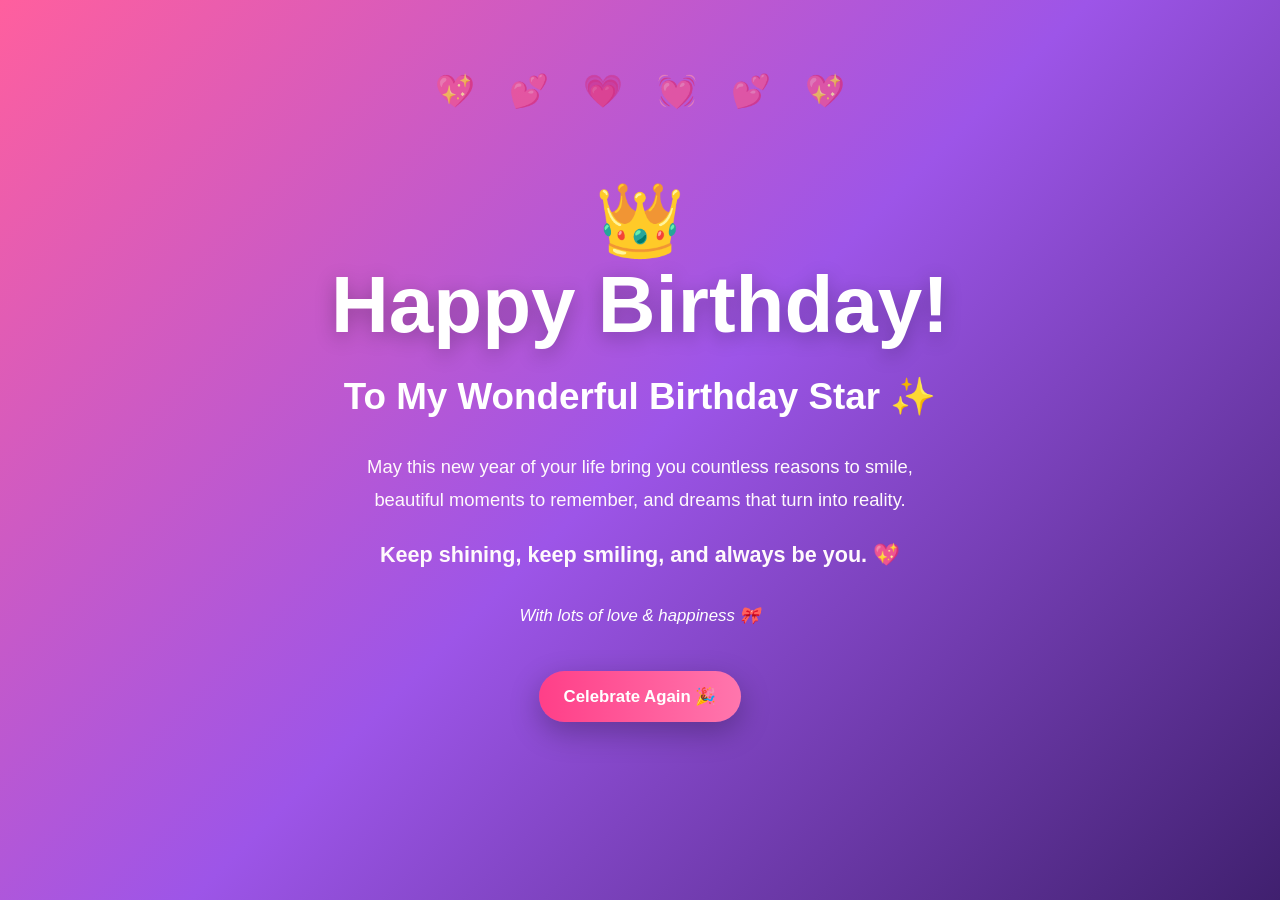
==== page5.html @ aee921e8 "Add files via upload" ====
<!DOCTYPE html>
<html lang="en">
<head>
    <meta charset="UTF-8">
    <meta name="viewport" content="width=device-width, initial-scale=1.0">
    <title>Happy Birthday ❤️</title>
    <link rel="stylesheet" href="style.css">
</head>

<body class="final-page">

    <div id="confetti"></div>

    <div class="hearts">
        💖 💕 💗 💓 💕 💖
    </div>

    <main class="final-card">

        <div class="crown">
            👑
        </div>

        <h1>
            Happy Birthday!
        </h1>

        <h2>
            To My Wonderful Birthday Star ✨
        </h2>

        <p>
            May this new year of your life bring you
            countless reasons to smile, beautiful moments
            to remember, and dreams that turn into reality.
        </p>

        <p class="big-wish">
            Keep shining, keep smiling,
            and always be you. 💖
        </p>

        <div class="signature">
            With lots of love & happiness 🎀
        </div>

        <button
            class="btn"
            onclick="location.href='index.html'">

            Celebrate Again 🎉

        </button>

    </main>

    <script src="script.js"></script>

</body>
</html>
---- style.css ----
* {
    box-sizing: border-box;
    margin: 0;
    padding: 0;
}

/* =================================
   MOBILE RESPONSIVE DESIGN
================================= */

@media screen and (max-width: 768px) {

    body {
        width: 100%;
        min-height: 100vh;
        overflow-x: hidden;
    }

    .hero,
    .content,
    .final-card {
        width: 100%;
        min-height: 100vh;
        padding: 30px 18px;
    }

    /* Headings */

    h1 {
        font-size: 2.4rem;
        line-height: 1.15;
    }

    h2 {
        font-size: 1.45rem;
        line-height: 1.3;
    }

    .lead,
    .message {
        font-size: 1rem;
        line-height: 1.6;
        max-width: 95%;
    }

    /* Button */

    .btn {
        width: min(90%, 320px);
        min-height: 52px;
        padding: 14px 20px;
        font-size: 1rem;
    }

    /* Gift */

    .gift {
        font-size: 5rem;
        margin: 20px 0;
    }

    /* Balloons */

    .balloon {
        font-size: 2.7rem;
    }

    .b1 {
        left: 3%;
        top: 10%;
    }

    .b2 {
        right: 3%;
        top: 15%;
    }

    .b3 {
        left: 5%;
        bottom: 8%;
    }

    .b4 {
        right: 5%;
        bottom: 10%;
    }

    /* Page 2 */

    .emoji-big {
        font-size: 4.5rem;
    }

    .wish-cards {
        width: 100%;
        gap: 10px;
    }

    .wish-cards div {
        width: 29%;
        min-width: 95px;
        padding: 15px 5px;
        font-size: 1.8rem;
    }

    .wish-cards span {
        font-size: 0.8rem;
    }

    /* =========================
       BIRTHDAY CAKE
    ========================= */

    .cake-wrap {
        width: 300px;
        height: 250px;

        transform: scale(0.82);
        transform-origin: center;
        margin: -5px auto;
    }

    /* =========================
       CAKE CUTTING
    ========================= */

    .cut-cake {
        width: 300px;
        height: 260px;

        transform: scale(0.82);
        transform-origin: center;
        margin: -5px auto;
    }

    .knife {
        font-size: 4rem;
    }

    /* Status message */

    .status {
        width: 95%;
        font-size: 0.95rem;
        line-height: 1.5;
    }

    /* Final page */

    .final-card {
        padding: 25px 20px;
    }

    .crown {
        font-size: 3.5rem;
    }

    .final-card p {
        font-size: 1rem;
        line-height: 1.7;
    }

    .big-wish {
        font-size: 1.1rem !important;
    }

    .hearts {
        font-size: 1.4rem;
        word-spacing: 5px;
    }
}


/* =================================
   SMALL PHONES
   Example: 320px - 480px
================================= */

@media screen and (max-width: 480px) {

    h1 {
        font-size: 2rem;
    }

    h2 {
        font-size: 1.25rem;
    }

    .lead,
    .message {
        font-size: 0.95rem;
    }

    .badge {
        font-size: 0.8rem;
        padding: 8px 14px;
    }

    .gift {
        font-size: 4.5rem;
    }

    .emoji-big {
        font-size: 4rem;
    }

    .wish-cards {
        gap: 7px;
    }

    .wish-cards div {
        min-width: 85px;
        padding: 13px 4px;
        font-size: 1.5rem;
    }

    .wish-cards span {
        font-size: 0.72rem;
    }

    .cake-wrap {
        transform: scale(0.72);
        margin: -20px auto;
    }

    .cut-cake {
        transform: scale(0.72);
        margin: -20px auto;
    }

    .btn {
        width: 92%;
        font-size: 0.95rem;
    }

    .balloon {
        font-size: 2.2rem;
    }
}


/* =================================
   VERY SMALL PHONES
   Example: 320px
================================= */

@media screen and (max-width: 350px) {

    h1 {
        font-size: 1.8rem;
    }

    .cake-wrap,
    .cut-cake {
        transform: scale(0.65);
    }

    .wish-cards div {
        min-width: 78px;
    }

}
:root {
    --pink: #ff4f91;
    --purple: #7c4dff;
    --dark: #170c2b;
}

html,
body {
    min-height: 100%;
}

body {
    overflow-x: hidden;
    font-family: Arial, Helvetica, sans-serif;
    color: white;
    text-align: center;
}

/* =========================
   PAGE BACKGROUNDS
========================= */

body.page1 {
    background:
        linear-gradient(
            135deg,
            #170c2b,
            #3b165f,
            #ff4f91
        );

    min-height: 100vh;
}

body.page2 {
    background:
        linear-gradient(
            135deg,
            #29144f,
            #783b9f,
            #ff709f
        );

    min-height: 100vh;
}

body.cake-page {
    background:
        radial-gradient(
            circle at top,
            #4b216b,
            #160b2a 65%
        );

    min-height: 100vh;
}

body.final-page {
    background:
        linear-gradient(
            135deg,
            #ff5f9e,
            #9d55e8,
            #40206f
        );

    min-height: 100vh;
}

/* =========================
   MAIN CONTAINERS
========================= */

.hero,
.content {
    min-height: 100vh;

    display: flex;
    flex-direction: column;

    align-items: center;
    justify-content: center;

    padding: 35px 20px;

    position: relative;
    z-index: 2;
}

.hero {
    max-width: 900px;
    margin: auto;
}

/* =========================
   TEXT
========================= */

.badge {
    display: inline-block;

    padding: 10px 18px;

    border: 1px solid #ffffff55;

    background: #ffffff15;

    border-radius: 50px;

    backdrop-filter: blur(5px);

    margin-bottom: 20px;
}

h1 {
    font-size: clamp(2.3rem, 7vw, 5rem);

    line-height: 1.05;

    text-shadow:
        0 5px 20px #0004;

    margin-bottom: 18px;
}

h2 {
    font-size: clamp(1.4rem, 4vw, 2.3rem);

    margin: 10px 0 22px;
}

.name {
    color: #ffd6e7;
}

.lead,
.message {
    font-size: clamp(1rem, 2.5vw, 1.35rem);

    line-height: 1.7;

    max-width: 650px;

    color: #fffdef;
}

/* =========================
   BUTTON
========================= */

.btn {
    border: none;

    background:
        linear-gradient(
            90deg,
            #ff3f88,
            #ff76ad
        );

    color: white;

    font-size: 1.05rem;

    font-weight: bold;

    padding: 15px 25px;

    border-radius: 50px;

    cursor: pointer;

    box-shadow:
        0 10px 30px #0004;

    transition: 0.25s;

    margin-top: 25px;
}

.btn:hover {
    transform:
        translateY(-3px)
        scale(1.03);

    box-shadow:
        0 15px 35px #0005;
}

/* =========================
   GIFT
========================= */

.gift {
    font-size: 7rem;

    margin: 25px 0;

    animation:
        bounce 1.8s infinite;
}

/* =========================
   BALLOONS
========================= */

.balloon {
    position: fixed;

    font-size: 4rem;

    animation:
        float 5s ease-in-out infinite;

    z-index: 1;
}

.b1 {
    left: 7%;
    top: 15%;
}

.b2 {
    right: 8%;
    top: 20%;

    animation-delay: 1s;
}

.b3 {
    left: 15%;
    bottom: 12%;

    animation-delay: 2s;
}

.b4 {
    right: 15%;
    bottom: 8%;

    animation-delay: 3s;
}

/* =========================
   STARS
========================= */

.stars,
.sparkles {
    position: fixed;

    inset: 0;

    background-image:
        radial-gradient(
            #fff 1px,
            transparent 1px
        );

    background-size: 70px 70px;

    opacity: 0.3;

    animation:
        twinkle 3s infinite;
}

/* =========================
   PAGE 2 CARDS
========================= */

.emoji-big {
    font-size: 6rem;

    animation:
        bounce 1.5s infinite;
}

.wish-cards {
    display: flex;

    gap: 18px;

    flex-wrap: wrap;

    justify-content: center;

    margin: 30px 0;
}

.wish-cards div {
    width: 150px;

    padding: 22px 10px;

    background: #ffffff18;

    border: 1px solid #ffffff33;

    border-radius: 20px;

    font-size: 2.3rem;

    backdrop-filter: blur(8px);
}

.wish-cards span {
    display: block;

    font-size: 0.95rem;

    margin-top: 10px;
}

/* =========================
   CANDLE PAGE
========================= */

.status {
    font-size: 1.1rem;

    min-height: 28px;

    margin-top: 20px;

    color: #ffe7f1;
}

.cake-wrap {
    position: relative;

    width: 330px;

    height: 270px;

    margin: 25px auto 5px;
}

/* Flames */

.flames {
    position: absolute;

    top: 18px;

    left: 62px;

    width: 205px;

    display: flex;

    justify-content: space-around;

    z-index: 6;

    font-size: 22px;

    animation:
        flicker 0.5s infinite alternate;
}

.flames.off {
    opacity: 0;

    transform:
        scale(0.2);

    transition: 0.5s;
}

/* Candles */

.candles {
    position: absolute;

    top: 45px;

    left: 70px;

    width: 190px;

    display: flex;

    justify-content: space-around;

    z-index: 5;
}

.candles i {
    width: 10px;

    height: 50px;

    background:
        repeating-linear-gradient(
            0deg,
            #fff 0 8px,
            #ff5a99 8px 16px
        );

    border-radius: 4px;
}

/* Cake top */

.cake-top {
    position: absolute;

    left: 40px;

    top: 80px;

    width: 250px;

    height: 55px;

    border-radius: 50%;

    background: #ffb7cf;

    z-index: 3;

    padding-top: 12px;
}

/* Cake body */

.cake-body {
    position: absolute;

    left: 40px;

    bottom: 35px;

    width: 250px;

    height: 125px;

    border-radius:
        18px 18px
        28px 28px;

    background:
        linear-gradient(
            #ff8fba,
            #ed477e
        );

    border: 5px solid #ffd0df;

    box-shadow:
        0 15px 30px #0005;

    display: flex;

    align-items: center;

    justify-content: center;
}

.cake-body span {
    font-weight: bold;

    letter-spacing: 2px;

    font-size: 1rem;

    color: white;
}

.cake-bottom {
    position: absolute;

    left: 30px;

    bottom: 18px;

    width: 270px;

    height: 35px;

    border-radius: 50%;

    background: #ffbed3;
}

/* =========================
   CUTTING PAGE
========================= */

.cut-cake {
    position: relative;

    width: 350px;

    height: 300px;

    margin: 20px auto;
}

.cake-round {
    position: absolute;

    left: 55px;

    top: 65px;

    width: 240px;

    height: 170px;

    border-radius: 50%;

    background:
        linear-gradient(
            #ff9fc0,
            #ee5b8e
        );

    border: 8px solid #ffd1df;

    box-shadow:
        0 20px 30px #0005;

    display: flex;

    flex-direction: column;

    align-items: center;

    justify-content: center;

    z-index: 2;
}

.icing {
    color: white;

    font-size: 1.1rem;

    margin-bottom: 20px;
}

.cake-text {
    font-weight: bold;

    letter-spacing: 2px;
}

/* Knife */

.knife {
    position: absolute;

    right: 0;

    top: 10px;

    font-size: 5rem;

    z-index: 5;

    transform: rotate(-25deg);

    transition: 1s;
}

.cut-cake.cutting .knife {
    right: 145px;

    top: 100px;

    transform:
        rotate(35deg);
}

/* Cake slices */

.slice {
    position: absolute;

    font-size: 5rem;

    top: 100px;

    z-index: 4;

    opacity: 0;
}

.left-slice {
    left: 55px;
}

.right-slice {
    right: 55px;
}

.cut-cake.cut .left-slice {
    animation:
        sliceLeft 1s forwards;
}

.cut-cake.cut .right-slice {
    animation:
        sliceRight 1s forwards;
}

.cut-cake.cut .cake-round {
    animation:
        splitCake 1s forwards;
}

/* =========================
   FINAL PAGE
========================= */

.hearts {
    position: fixed;

    top: 8%;

    width: 100%;

    font-size: 2rem;

    word-spacing: 25px;

    animation:
        heartFloat 5s infinite;

    opacity: 0.7;
}

.final-card {
    position: relative;

    z-index: 2;

    max-width: 700px;

    margin: auto;

    min-height: 100vh;

    padding: 50px 25px;

    display: flex;

    flex-direction: column;

    align-items: center;

    justify-content: center;
}

.crown {
    font-size: 4.5rem;

    animation:
        bounce 1.5s infinite;
}

.final-card p {
    font-size: 1.15rem;

    line-height: 1.8;

    max-width: 620px;

    margin: 10px auto;

    color: #fff9fc;
}

.big-wish {
    font-size: 1.35rem !important;

    font-weight: bold;
}

.signature {
    font-style: italic;

    margin: 20px 0;

    font-size: 1.05rem;
}

/* =========================
   CONFETTI
========================= */

.confetti-piece {
    position: fixed;

    top: -20px;

    width: 9px;

    height: 18px;

    z-index: 20;

    animation:
        fall 3s linear forwards;
}

/* =========================
   ANIMATIONS
========================= */

@keyframes bounce {

    50% {
        transform:
            translateY(-12px)
            rotate(2deg);
    }

}

@keyframes float {

    50% {
        transform:
            translateY(-25px)
            rotate(8deg);
    }

}

@keyframes twinkle {

    50% {
        opacity: 0.12;
    }

}

@keyframes flicker {

    from {
        transform: scale(1);
    }

    to {
        transform:
            scale(1.12)
            translateY(-2px);
    }

}

@keyframes heartFloat {

    50% {
        transform:
            translateY(30px)
            scale(1.08);
    }

}

@keyframes fall {

    to {
        transform:
            translateY(110vh)
            rotate(720deg);

        opacity: 0;
    }

}

@keyframes sliceLeft {

    to {
        opacity: 1;

        transform:
            translateX(-75px)
            rotate(-12deg);
    }

}

@keyframes sliceRight {

    to {
        opacity: 1;

        transform:
            translateX(75px)
            rotate(12deg);
    }

}

@keyframes splitCake {

    to {
        transform:
            scaleX(0.82);

        opacity: 0.75;
    }

}

/* =========================
   MOBILE
========================= */

@media (max-width: 600px) {

    .gift {
        font-size: 5rem;
    }

    .cake-wrap {
        transform: scale(0.85);

        margin-top: 0;
    }

    .cut-cake {
        transform: scale(0.85);

        margin-top: 0;
    }

    .wish-cards div {
        width: 125px;
    }

    .balloon {
        font-size: 3rem;
    }

}
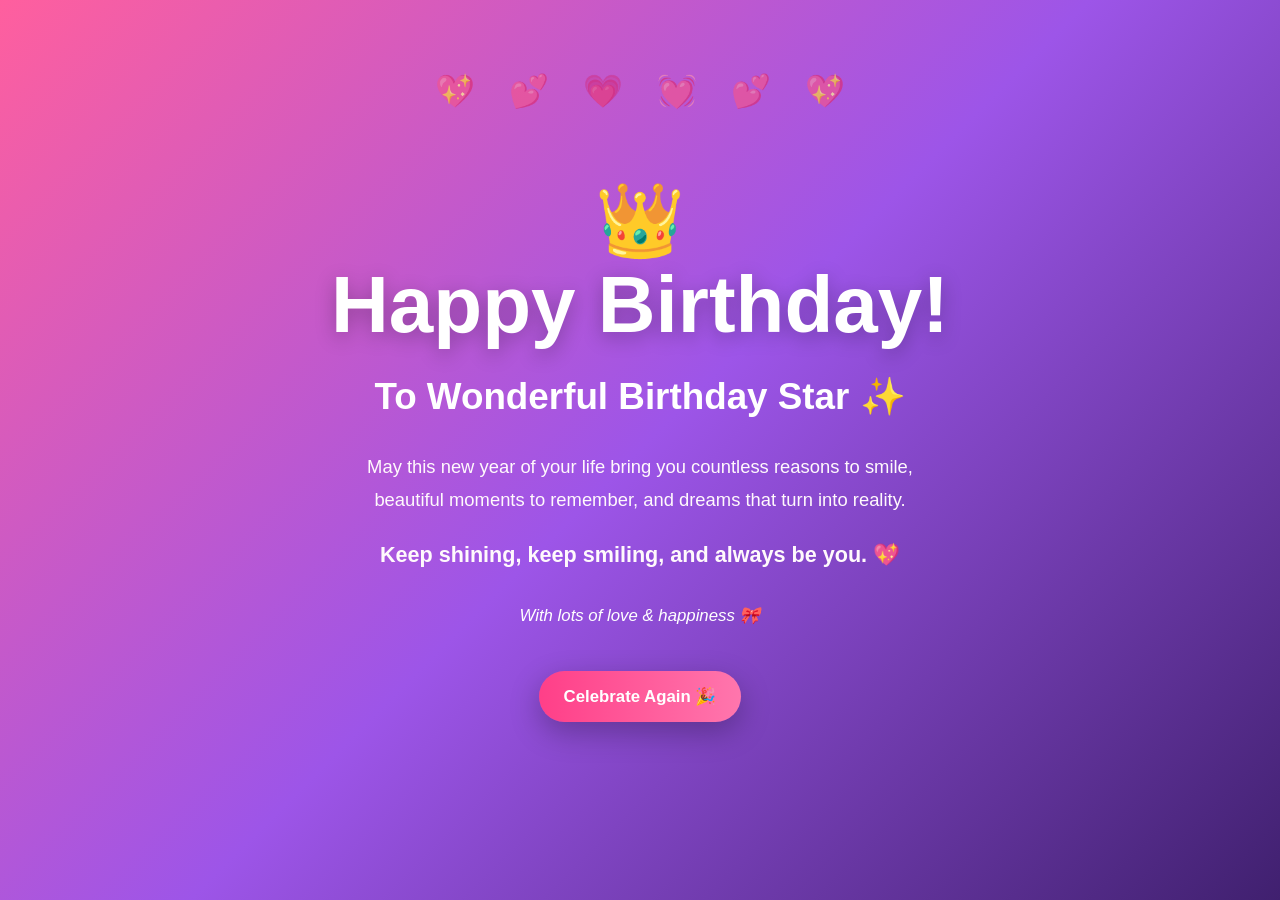
==== commit 4a13f00f: "Update page5.html" ====
--- a/page5.html
+++ b/page5.html
@@ -26,7 +26,7 @@
         </h1>
 
         <h2>
-            To My Wonderful Birthday Star ✨
+            To Wonderful Birthday Star ✨
         </h2>
 
         <p>
@@ -57,4 +57,4 @@
     <script src="script.js"></script>
 
 </body>
-</html>+</html>
